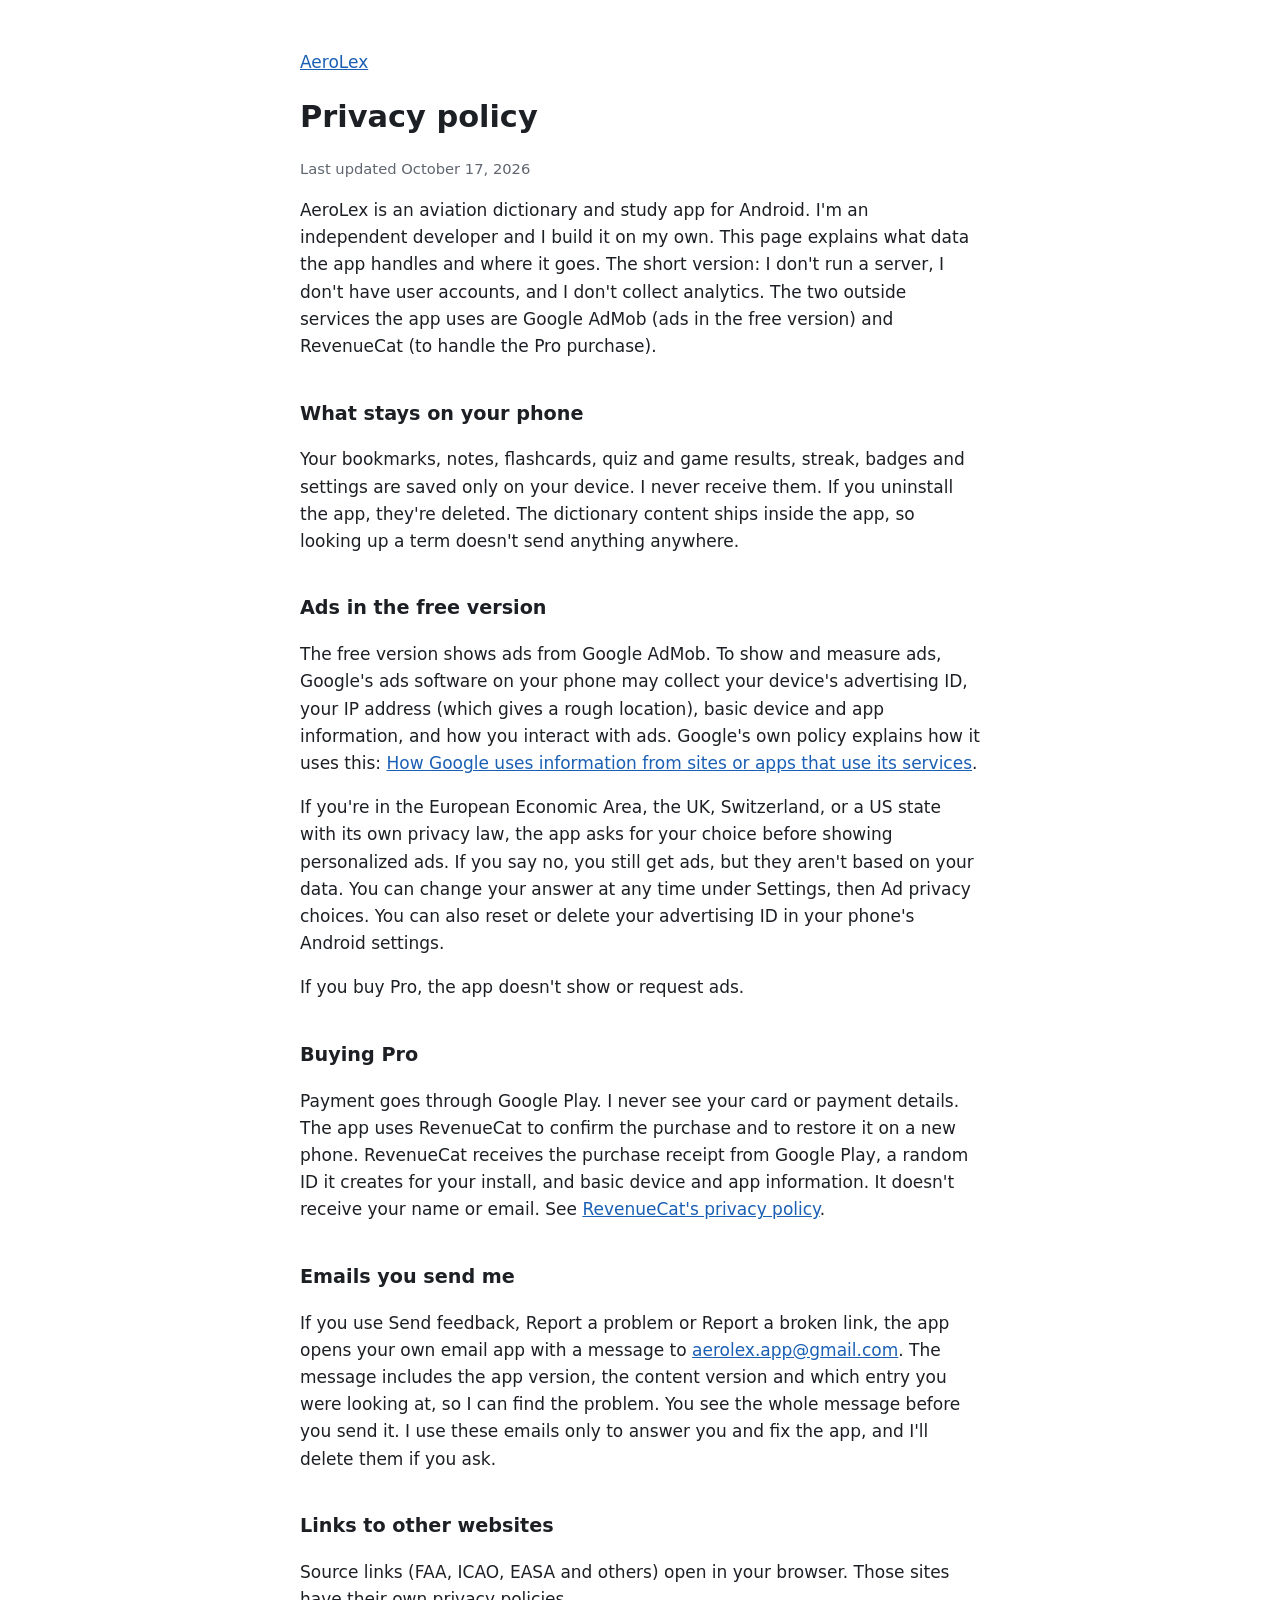
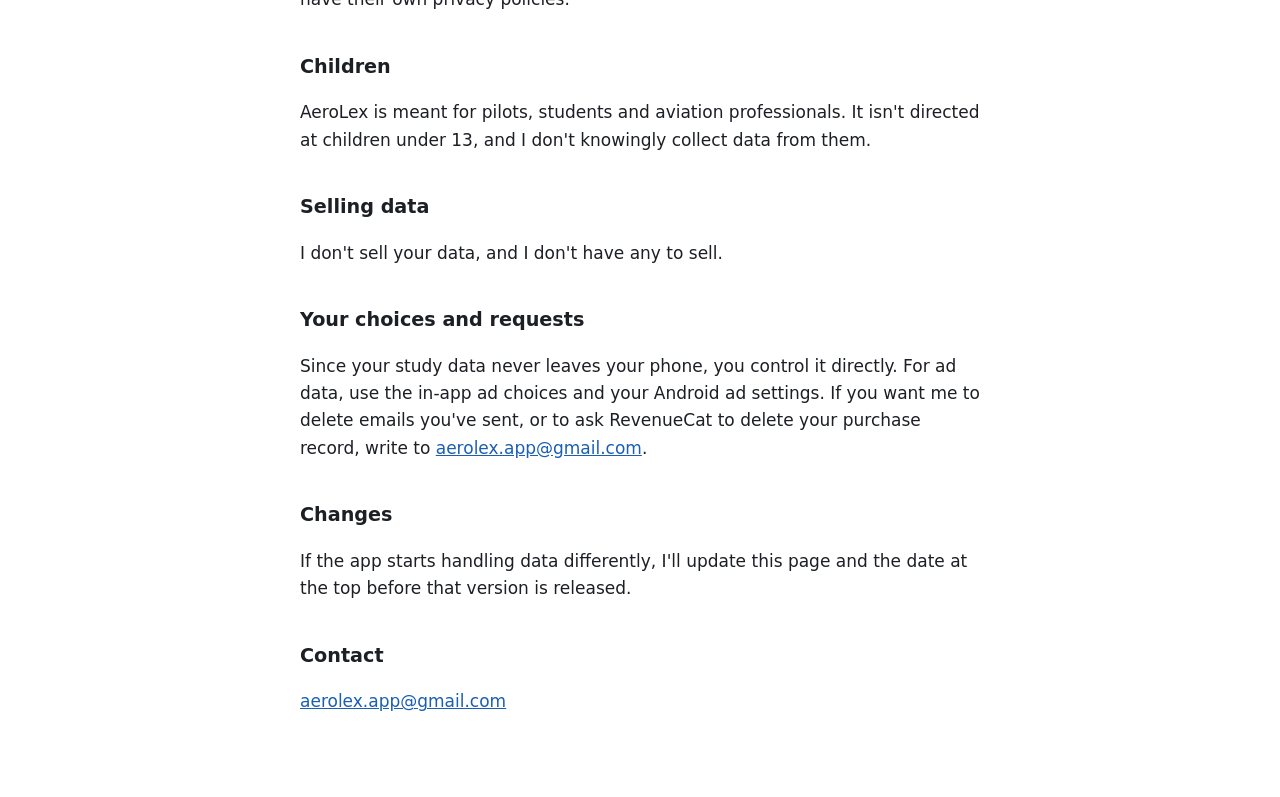
==== privacy.html @ dbe6c0ae "Add AeroLex home page, privacy policy and app-ads.txt" ====
<!doctype html>
<html lang="en">
<head>
<meta charset="utf-8">
<meta name="viewport" content="width=device-width, initial-scale=1">
<title>AeroLex Privacy Policy</title>
<link rel="stylesheet" href="style.css">
</head>
<body>
<main>
<p><a href="./">AeroLex</a></p>
<h1>Privacy policy</h1>
<p class="muted">Last updated October 17, 2026</p>

<p>AeroLex is an aviation dictionary and study app for Android. I'm an independent developer and I build it on my own. This page explains what data the app handles and where it goes. The short version: I don't run a server, I don't have user accounts, and I don't collect analytics. The two outside services the app uses are Google AdMob (ads in the free version) and RevenueCat (to handle the Pro purchase).</p>

<h2>What stays on your phone</h2>
<p>Your bookmarks, notes, flashcards, quiz and game results, streak, badges and settings are saved only on your device. I never receive them. If you uninstall the app, they're deleted. The dictionary content ships inside the app, so looking up a term doesn't send anything anywhere.</p>

<h2>Ads in the free version</h2>
<p>The free version shows ads from Google AdMob. To show and measure ads, Google's ads software on your phone may collect your device's advertising ID, your IP address (which gives a rough location), basic device and app information, and how you interact with ads. Google's own policy explains how it uses this: <a href="https://policies.google.com/technologies/partner-sites">How Google uses information from sites or apps that use its services</a>.</p>
<p>If you're in the European Economic Area, the UK, Switzerland, or a US state with its own privacy law, the app asks for your choice before showing personalized ads. If you say no, you still get ads, but they aren't based on your data. You can change your answer at any time under Settings, then Ad privacy choices. You can also reset or delete your advertising ID in your phone's Android settings.</p>
<p>If you buy Pro, the app doesn't show or request ads.</p>

<h2>Buying Pro</h2>
<p>Payment goes through Google Play. I never see your card or payment details. The app uses RevenueCat to confirm the purchase and to restore it on a new phone. RevenueCat receives the purchase receipt from Google Play, a random ID it creates for your install, and basic device and app information. It doesn't receive your name or email. See <a href="https://www.revenuecat.com/privacy">RevenueCat's privacy policy</a>.</p>

<h2>Emails you send me</h2>
<p>If you use Send feedback, Report a problem or Report a broken link, the app opens your own email app with a message to <a href="mailto:aerolex.app@gmail.com">aerolex.app@gmail.com</a>. The message includes the app version, the content version and which entry you were looking at, so I can find the problem. You see the whole message before you send it. I use these emails only to answer you and fix the app, and I'll delete them if you ask.</p>

<h2>Links to other websites</h2>
<p>Source links (FAA, ICAO, EASA and others) open in your browser. Those sites have their own privacy policies.</p>

<h2>Children</h2>
<p>AeroLex is meant for pilots, students and aviation professionals. It isn't directed at children under 13, and I don't knowingly collect data from them.</p>

<h2>Selling data</h2>
<p>I don't sell your data, and I don't have any to sell.</p>

<h2>Your choices and requests</h2>
<p>Since your study data never leaves your phone, you control it directly. For ad data, use the in-app ad choices and your Android ad settings. If you want me to delete emails you've sent, or to ask RevenueCat to delete your purchase record, write to <a href="mailto:aerolex.app@gmail.com">aerolex.app@gmail.com</a>.</p>

<h2>Changes</h2>
<p>If the app starts handling data differently, I'll update this page and the date at the top before that version is released.</p>

<h2>Contact</h2>
<p><a href="mailto:aerolex.app@gmail.com">aerolex.app@gmail.com</a></p>
</main>
</body>
</html>
---- style.css ----
:root {
  --bg: #ffffff;
  --text: #1c1f24;
  --muted: #5f6670;
  --link: #1a5fb4;
  color-scheme: light dark;
}
@media (prefers-color-scheme: dark) {
  :root {
    --bg: #15171a;
    --text: #e6e8eb;
    --muted: #9aa1ab;
    --link: #78aeed;
  }
}
body {
  margin: 0;
  background: var(--bg);
  color: var(--text);
  font: 17px/1.6 system-ui, -apple-system, "Segoe UI", Roboto, sans-serif;
}
main {
  max-width: 680px;
  margin: 0 auto;
  padding: 32px 16px 64px;
}
h1 { font-size: 1.9rem; margin: 0.4em 0; }
h2 { font-size: 1.2rem; margin-top: 2em; }
a { color: var(--link); }
.muted { color: var(--muted); font-size: 0.92rem; }
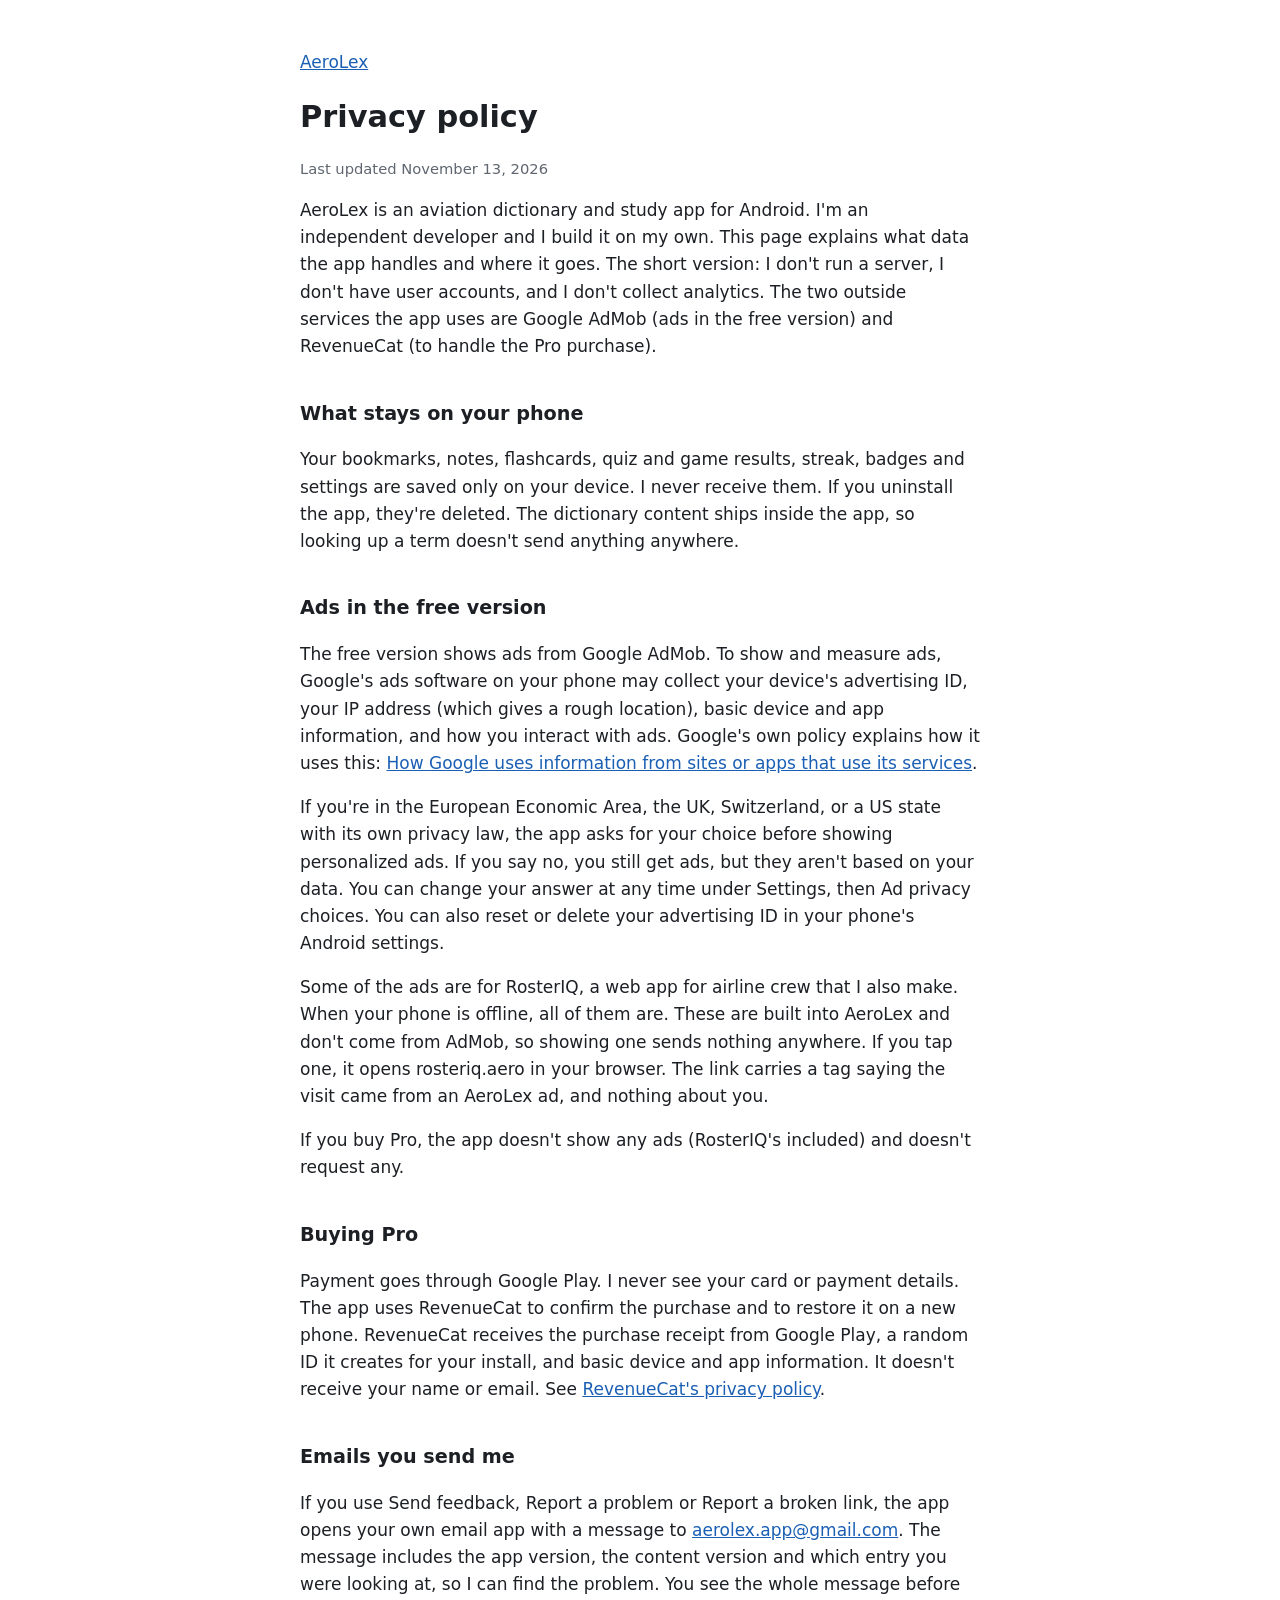
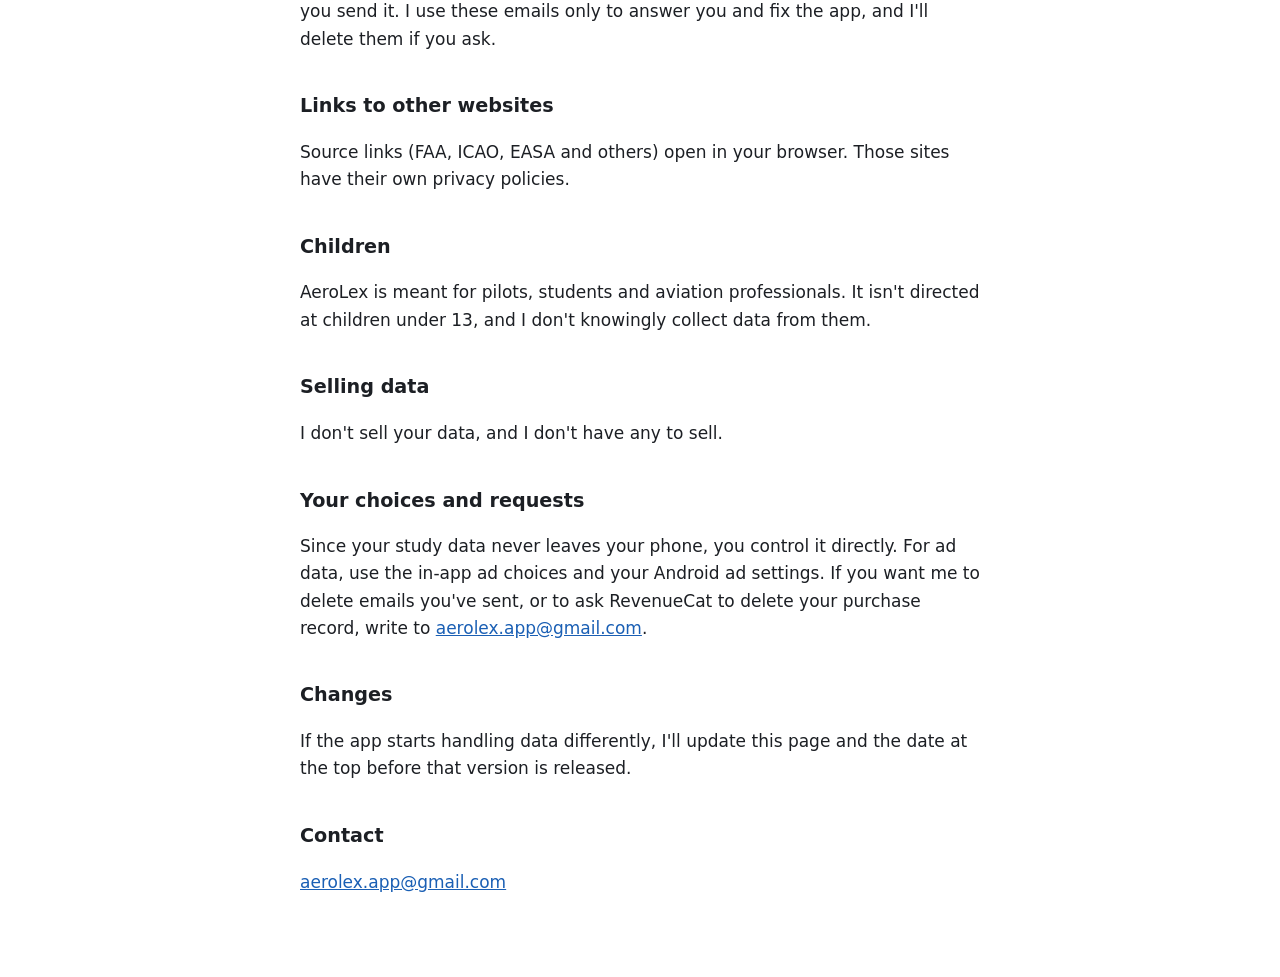
==== commit 282a3d97: "Privacy policy: mention the RosterIQ house ads" ====
--- a/privacy.html
+++ b/privacy.html
@@ -10,7 +10,7 @@
 <main>
 <p><a href="./">AeroLex</a></p>
 <h1>Privacy policy</h1>
-<p class="muted">Last updated October 17, 2026</p>
+<p class="muted">Last updated November 13, 2026</p>
 
 <p>AeroLex is an aviation dictionary and study app for Android. I'm an independent developer and I build it on my own. This page explains what data the app handles and where it goes. The short version: I don't run a server, I don't have user accounts, and I don't collect analytics. The two outside services the app uses are Google AdMob (ads in the free version) and RevenueCat (to handle the Pro purchase).</p>
 
@@ -20,7 +20,8 @@
 <h2>Ads in the free version</h2>
 <p>The free version shows ads from Google AdMob. To show and measure ads, Google's ads software on your phone may collect your device's advertising ID, your IP address (which gives a rough location), basic device and app information, and how you interact with ads. Google's own policy explains how it uses this: <a href="https://policies.google.com/technologies/partner-sites">How Google uses information from sites or apps that use its services</a>.</p>
 <p>If you're in the European Economic Area, the UK, Switzerland, or a US state with its own privacy law, the app asks for your choice before showing personalized ads. If you say no, you still get ads, but they aren't based on your data. You can change your answer at any time under Settings, then Ad privacy choices. You can also reset or delete your advertising ID in your phone's Android settings.</p>
-<p>If you buy Pro, the app doesn't show or request ads.</p>
+<p>Some of the ads are for RosterIQ, a web app for airline crew that I also make. When your phone is offline, all of them are. These are built into AeroLex and don't come from AdMob, so showing one sends nothing anywhere. If you tap one, it opens rosteriq.aero in your browser. The link carries a tag saying the visit came from an AeroLex ad, and nothing about you.</p>
+<p>If you buy Pro, the app doesn't show any ads (RosterIQ's included) and doesn't request any.</p>
 
 <h2>Buying Pro</h2>
 <p>Payment goes through Google Play. I never see your card or payment details. The app uses RevenueCat to confirm the purchase and to restore it on a new phone. RevenueCat receives the purchase receipt from Google Play, a random ID it creates for your install, and basic device and app information. It doesn't receive your name or email. See <a href="https://www.revenuecat.com/privacy">RevenueCat's privacy policy</a>.</p>
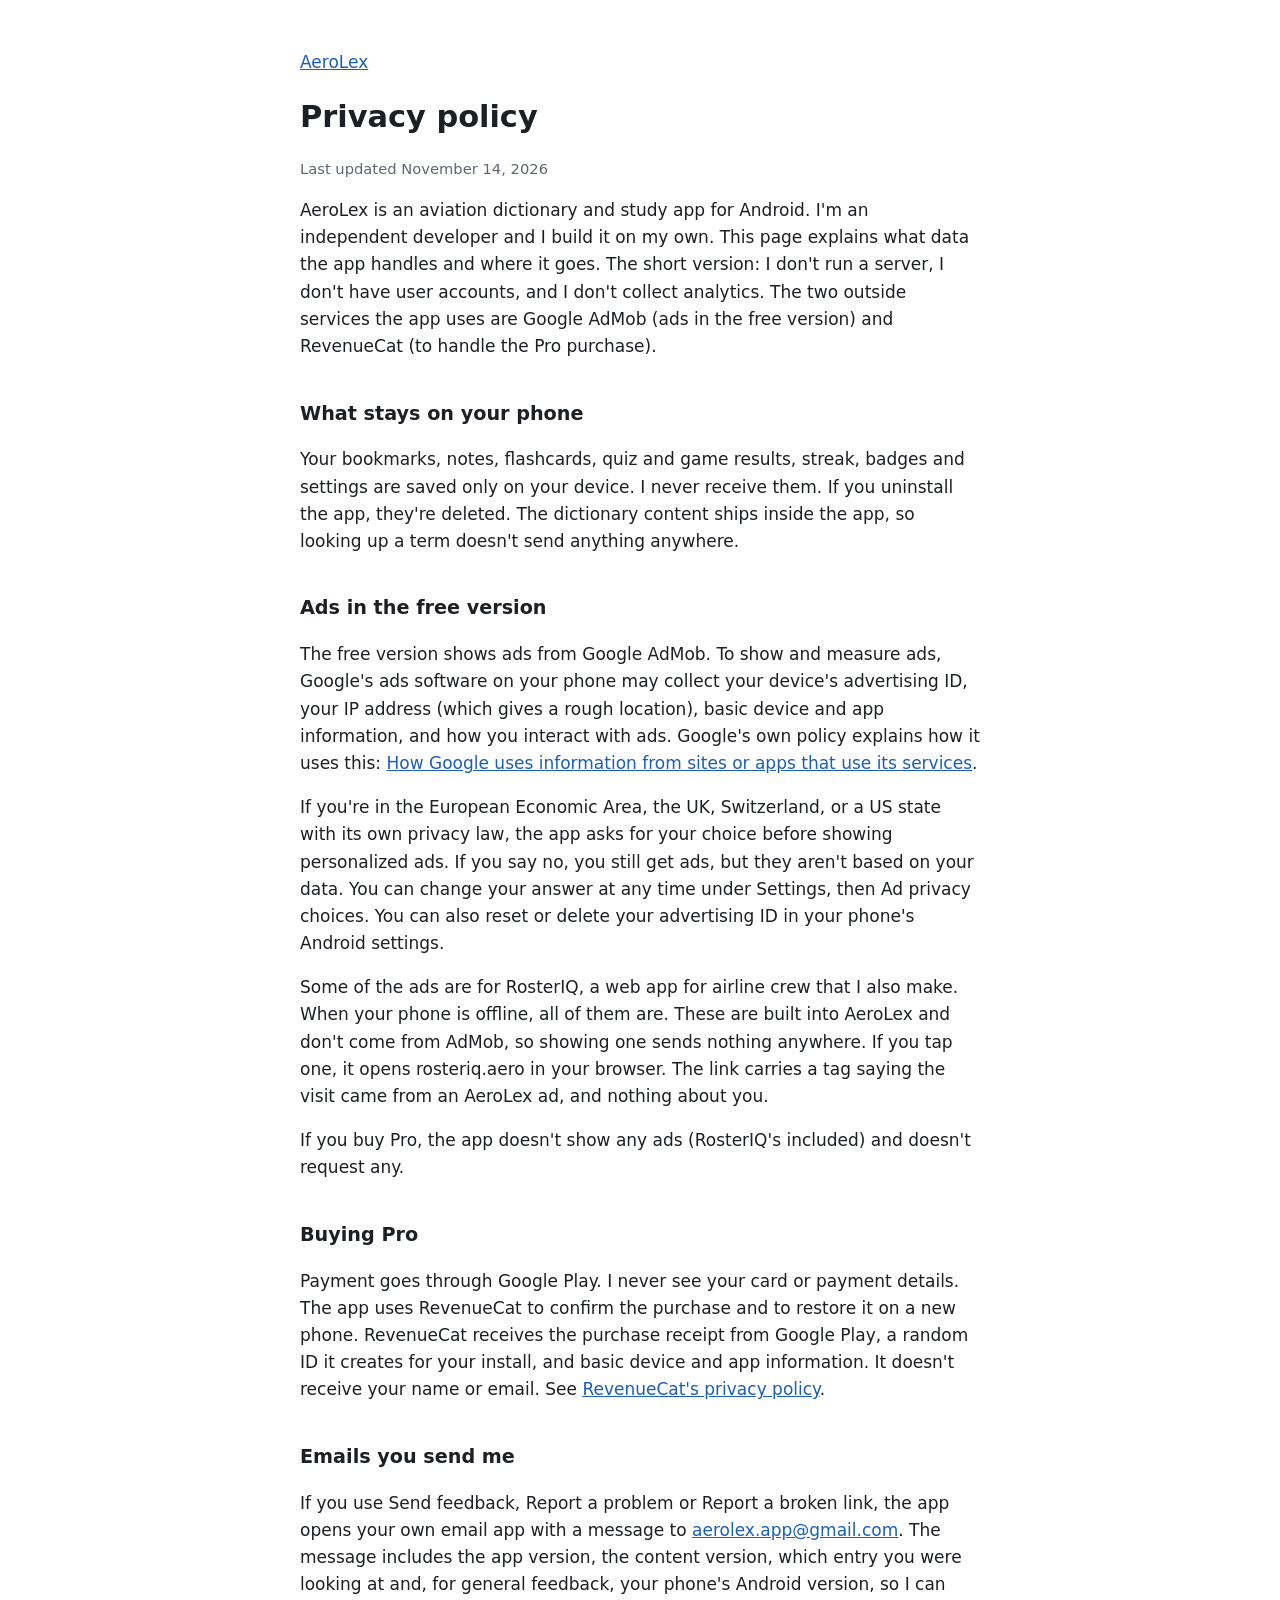
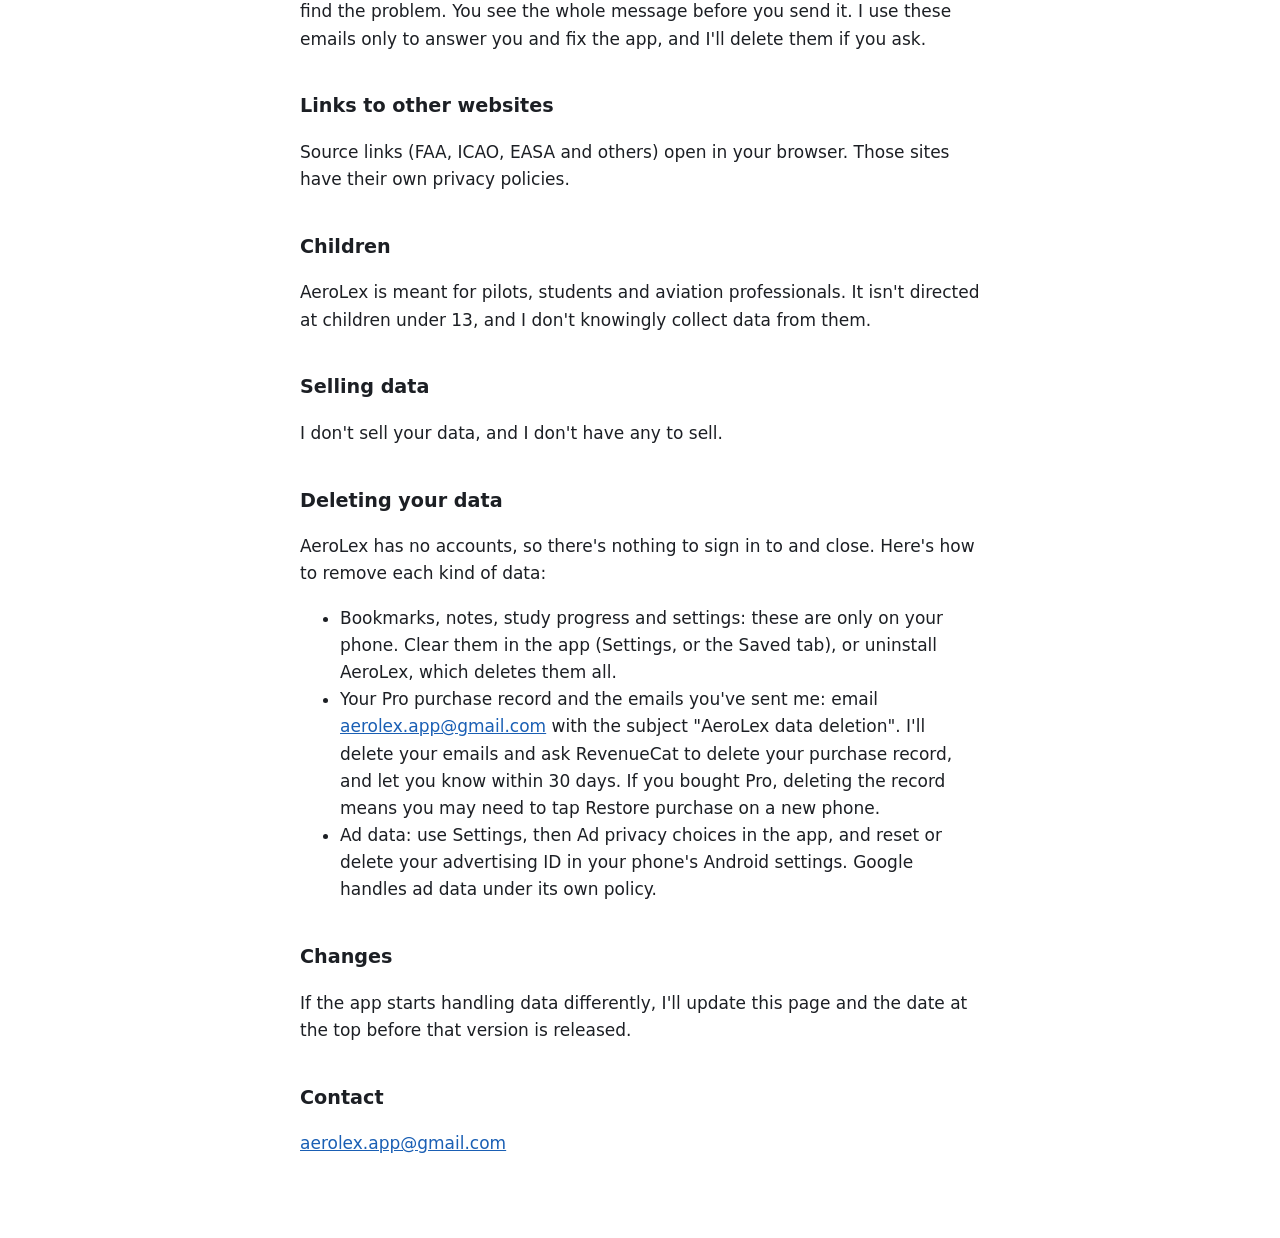
==== commit 43462fa5: "Privacy policy: how to delete your data" ====
--- a/privacy.html
+++ b/privacy.html
@@ -10,7 +10,7 @@
 <main>
 <p><a href="./">AeroLex</a></p>
 <h1>Privacy policy</h1>
-<p class="muted">Last updated November 13, 2026</p>
+<p class="muted">Last updated November 14, 2026</p>
 
 <p>AeroLex is an aviation dictionary and study app for Android. I'm an independent developer and I build it on my own. This page explains what data the app handles and where it goes. The short version: I don't run a server, I don't have user accounts, and I don't collect analytics. The two outside services the app uses are Google AdMob (ads in the free version) and RevenueCat (to handle the Pro purchase).</p>
 
@@ -27,7 +27,7 @@
 <p>Payment goes through Google Play. I never see your card or payment details. The app uses RevenueCat to confirm the purchase and to restore it on a new phone. RevenueCat receives the purchase receipt from Google Play, a random ID it creates for your install, and basic device and app information. It doesn't receive your name or email. See <a href="https://www.revenuecat.com/privacy">RevenueCat's privacy policy</a>.</p>
 
 <h2>Emails you send me</h2>
-<p>If you use Send feedback, Report a problem or Report a broken link, the app opens your own email app with a message to <a href="mailto:aerolex.app@gmail.com">aerolex.app@gmail.com</a>. The message includes the app version, the content version and which entry you were looking at, so I can find the problem. You see the whole message before you send it. I use these emails only to answer you and fix the app, and I'll delete them if you ask.</p>
+<p>If you use Send feedback, Report a problem or Report a broken link, the app opens your own email app with a message to <a href="mailto:aerolex.app@gmail.com">aerolex.app@gmail.com</a>. The message includes the app version, the content version, which entry you were looking at and, for general feedback, your phone's Android version, so I can find the problem. You see the whole message before you send it. I use these emails only to answer you and fix the app, and I'll delete them if you ask.</p>
 
 <h2>Links to other websites</h2>
 <p>Source links (FAA, ICAO, EASA and others) open in your browser. Those sites have their own privacy policies.</p>
@@ -38,8 +38,13 @@
 <h2>Selling data</h2>
 <p>I don't sell your data, and I don't have any to sell.</p>
 
-<h2>Your choices and requests</h2>
-<p>Since your study data never leaves your phone, you control it directly. For ad data, use the in-app ad choices and your Android ad settings. If you want me to delete emails you've sent, or to ask RevenueCat to delete your purchase record, write to <a href="mailto:aerolex.app@gmail.com">aerolex.app@gmail.com</a>.</p>
+<h2 id="delete-data">Deleting your data</h2>
+<p>AeroLex has no accounts, so there's nothing to sign in to and close. Here's how to remove each kind of data:</p>
+<ul>
+<li>Bookmarks, notes, study progress and settings: these are only on your phone. Clear them in the app (Settings, or the Saved tab), or uninstall AeroLex, which deletes them all.</li>
+<li>Your Pro purchase record and the emails you've sent me: email <a href="mailto:aerolex.app@gmail.com?subject=AeroLex%20data%20deletion">aerolex.app@gmail.com</a> with the subject "AeroLex data deletion". I'll delete your emails and ask RevenueCat to delete your purchase record, and let you know within 30 days. If you bought Pro, deleting the record means you may need to tap Restore purchase on a new phone.</li>
+<li>Ad data: use Settings, then Ad privacy choices in the app, and reset or delete your advertising ID in your phone's Android settings. Google handles ad data under its own policy.</li>
+</ul>
 
 <h2>Changes</h2>
 <p>If the app starts handling data differently, I'll update this page and the date at the top before that version is released.</p>
